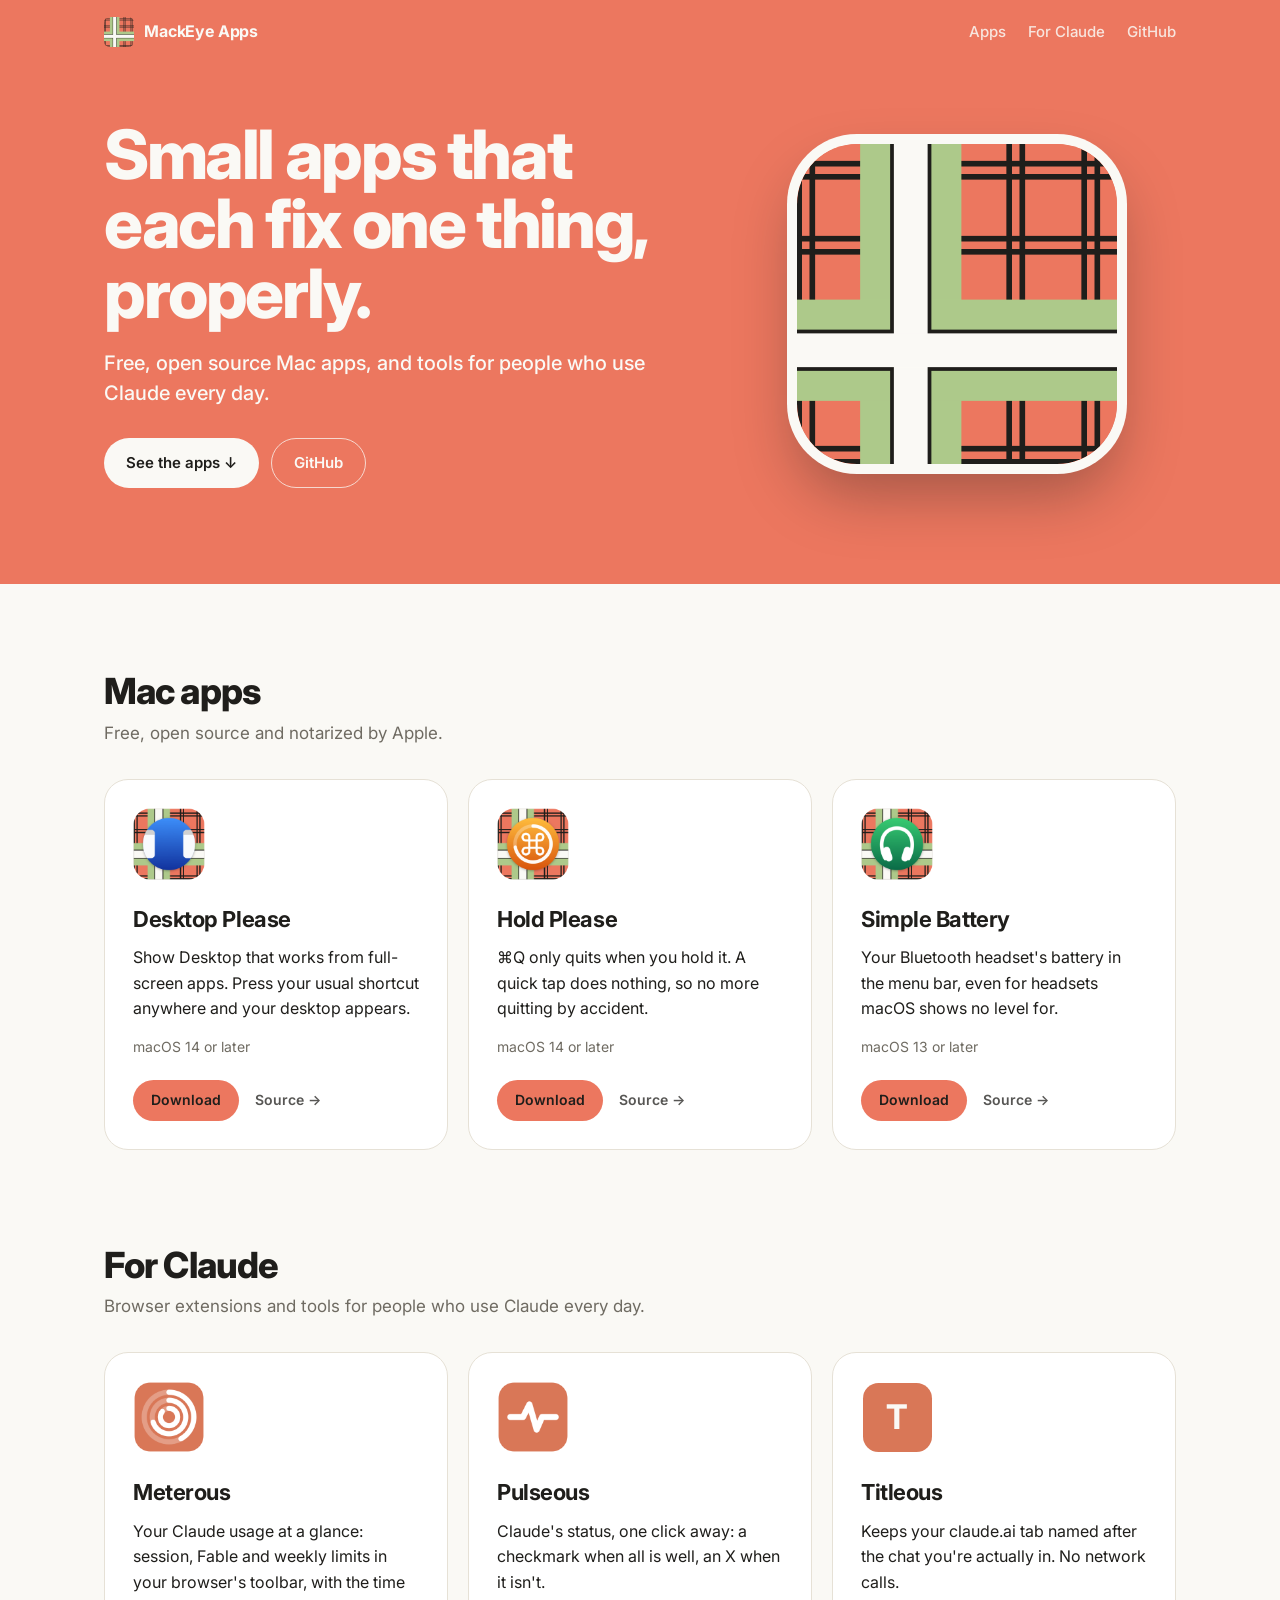
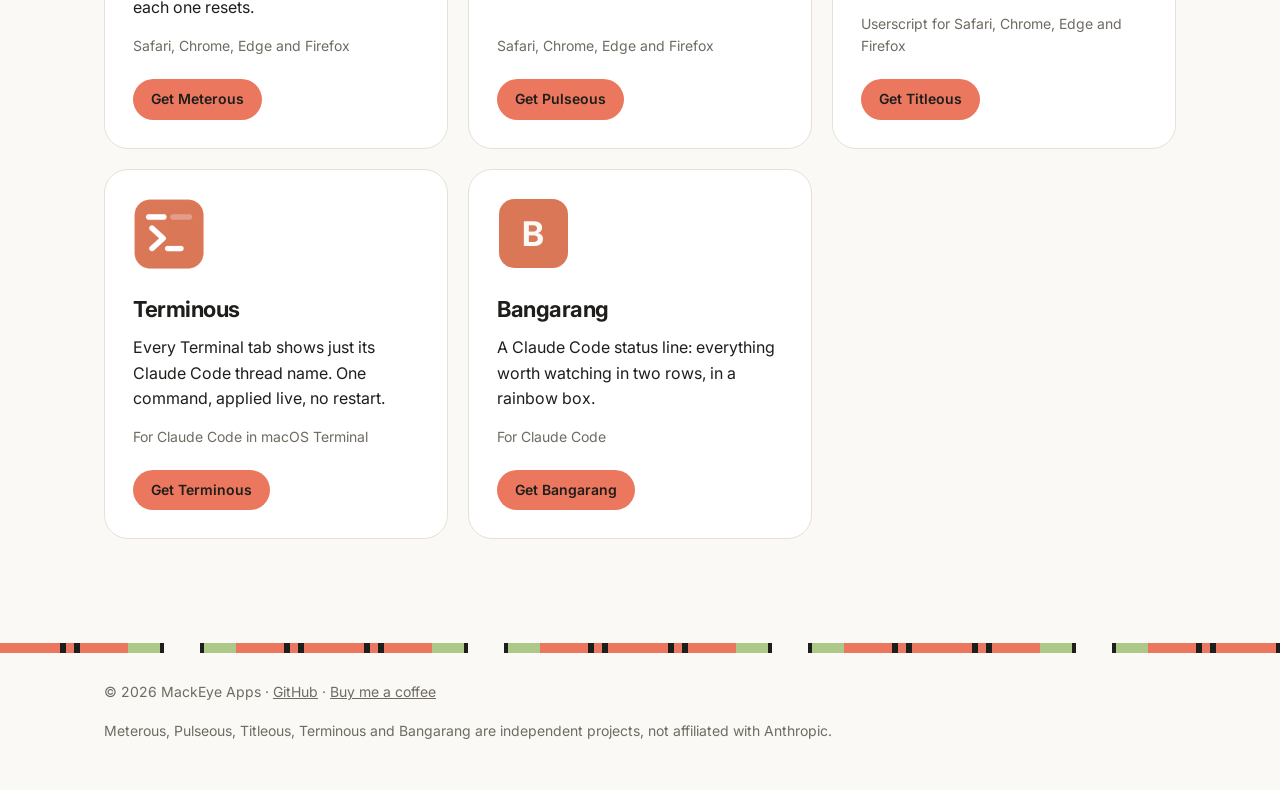
==== index.html @ c9de72d0 "The MackEye Apps site, served at mackeye.app Plain HTML and CSS: a coral hero with the tartan logo, " ====
<!doctype html>
<html lang="en">
<head>
<meta charset="utf-8">
<meta name="viewport" content="width=device-width, initial-scale=1">
<title>MackEye Apps</title>
<meta name="description" content="Small apps that each fix one thing, properly: Mac apps and tools for Claude by MackEye Apps.">
<meta name="theme-color" content="#ec775f">
<link rel="icon" href="assets/logo.svg" type="image/svg+xml">
<link rel="apple-touch-icon" href="assets/apple-touch-icon.png">
<link rel="preconnect" href="https://fonts.googleapis.com">
<link rel="preconnect" href="https://fonts.gstatic.com" crossorigin>
<link href="https://fonts.googleapis.com/css2?family=Inter:wght@400;500;600;700;800&display=swap" rel="stylesheet">
<style>
  /* The MackEye palette: the tartan's coral and pistachio with Meterous's black
     and white, and Meterous's own dark mode, so the brand matches the apps. The
     modern layout ("A. Clean", 2026-09-26) replaced the classic plaque-and-Garamond
     page, which is kept in brand/archive/site-classic/. */
  :root {
    --coral: #ec775f; --green: #adc98a; --black: #1f1e1b; --white: #faf9f5;
    --clay: #d97757;  /* Meterous's icon tile */
    --paper: #faf9f5; --card: #ffffff; --ink: #1f1e1b; --soft: #6f6b62; --rule: #e6e1d6;
  }
  @media (prefers-color-scheme: dark) {
    :root { --paper: #262624; --card: #2f2e2b; --ink: #f0eee6; --soft: #a6a39a; --rule: #3f3d39; }
  }
  * { box-sizing: border-box; }
  html { scroll-behavior: smooth; }
  body { margin: 0; background: var(--paper); color: var(--ink); font: 16px/1.6 "Inter", -apple-system, sans-serif;
         -webkit-font-smoothing: antialiased; }
  a { color: inherit; }
  .wrap { max-width: 1120px; margin: 0 auto; padding: 0 24px; }

  /* The header and hero sit on the coral, in white. */
  /* The 1px coral shadow covers the seam where the header meets the hero: that edge can land
     mid-pixel, and the page behind would show through as a dark hairline. */
  .top { position: sticky; top: 0; z-index: 5; background: var(--coral); color: var(--white);
         box-shadow: 0 1px 0 var(--coral); }
  .top .wrap { display: flex; align-items: center; justify-content: space-between; height: 64px; }
  .brand { display: flex; align-items: center; gap: 10px; font-weight: 700; letter-spacing: -0.01em; text-decoration: none; }
  .brand img { width: 30px; height: 30px; }
  nav { display: flex; gap: 22px; font-size: 15px; font-weight: 500; }
  nav a { text-decoration: none; opacity: .85; } nav a:hover { opacity: 1; }
  .hero { background: var(--coral); color: var(--white); }
  .hero .wrap { display: grid; grid-template-columns: 1.15fr .85fr; align-items: center; gap: 40px;
                padding-top: 56px; padding-bottom: 96px; }
  h1 { font-size: clamp(40px, 6vw, 68px); line-height: 1.02; letter-spacing: -0.035em; font-weight: 800; margin: 0 0 20px; }
  .lede { font-size: 20px; line-height: 1.5; font-weight: 500; margin: 0 0 30px; max-width: 30em; }
  .cta { display: flex; gap: 12px; flex-wrap: wrap; }
  .pill { display: inline-flex; align-items: center; gap: 8px; padding: 12px 22px; border-radius: 999px; font-weight: 600;
          font-size: 15px; text-decoration: none; transition: transform .15s ease; }
  .pill:hover { transform: translateY(-1px); }
  .pill.light { background: var(--white); color: var(--black); }
  .pill.ghost { border: 1.5px solid rgba(250, 249, 245, .75); }
  /* Small buttons keep dark text: white on coral is hard to read at this size. */
  .pill.coral { background: var(--coral); color: var(--black); padding: 9px 18px; font-size: 14px; }
  .art { display: grid; place-items: center; }
  .sticker { width: min(320px, 70vw); border-radius: 18.75%;
             box-shadow: 0 0 0 10px var(--white), 0 30px 60px rgba(31, 30, 27, .35); }

  section { padding: 88px 0 8px; }
  .head h2 { font-size: 36px; letter-spacing: -0.025em; line-height: 1.1; margin: 0 0 8px; font-weight: 800; }
  .head p { color: var(--soft); margin: 0 0 32px; font-size: 17px; }
  .cards { display: grid; gap: 20px; grid-template-columns: repeat(3, 1fr); }
  .card { background: var(--card); border: 1px solid var(--rule); border-radius: 24px; padding: 28px; display: flex;
          flex-direction: column; transition: transform .2s ease, box-shadow .2s ease; }
  .card:hover { transform: translateY(-4px); box-shadow: 0 18px 40px rgba(31, 30, 27, .14); }
  /* The icons' art sits 7.5px inside their 84px box, so they're nudged out to line up with the text. */
  .mark { width: 84px; height: 84px; margin: -6px 0 16px -6px; }
  /* Letter tiles for the tools without an icon, drawn as Meterous's tile at this size. */
  .letter { width: 69px; height: 69px; margin: 1.5px 0 23.5px 1.5px; border-radius: 15.5px; background: var(--clay);
            color: var(--white); display: grid; place-items: center; font-weight: 700; font-size: 34px; }
  .card h3 { font-size: 22px; letter-spacing: -0.02em; margin: 0 0 8px; font-weight: 700; }
  .card p { margin: 0 0 14px; }
  .meta { color: var(--soft); font-size: 14px; margin-top: auto !important; }
  .actions { display: flex; align-items: center; gap: 16px; margin-top: 8px; }
  .text-link { font-weight: 600; font-size: 14px; text-decoration: none; opacity: .75; } .text-link:hover { opacity: 1; }

  footer { margin-top: 96px; color: var(--soft); font-size: 14px; }
  .band { height: 10px; background: url("assets/tartan.png") 0 0 / 304px 304px repeat; }
  footer .wrap { display: flex; justify-content: space-between; gap: 16px; flex-wrap: wrap; padding-top: 28px; padding-bottom: 48px; }
  @media (max-width: 900px) { .cards { grid-template-columns: 1fr 1fr; } }
  @media (max-width: 720px) {
    nav { display: none; }
    .hero .wrap { grid-template-columns: 1fr; padding-top: 32px; padding-bottom: 64px; }
    .art { order: -1; justify-items: start; } .sticker { width: 150px; }
    .cards { grid-template-columns: 1fr; }
  }
</style>
</head>
<body>
<header class="top"><div class="wrap">
  <a class="brand" href="#"><img src="assets/logo.svg" alt="">MackEye Apps</a>
  <nav><a href="#mac">Apps</a><a href="#claude">For Claude</a><a href="https://github.com/AdamMackey">GitHub</a></nav>
</div></header>

<div class="hero"><div class="wrap">
  <div>
    <h1>Small apps that each fix one thing, properly.</h1>
    <p class="lede">Free, open source Mac apps, and tools for people who use Claude every day.</p>
    <div class="cta">
      <a class="pill light" href="#mac">See the apps ↓</a>
      <a class="pill ghost" href="https://github.com/AdamMackey">GitHub</a>
    </div>
  </div>
  <div class="art"><img class="sticker" src="assets/logo.svg" width="320" height="320"
       alt="The MackEye Apps logo: coral tartan crossed by white-striped green bands"></div>
</div></div>

<main class="wrap">
  <section id="mac" aria-labelledby="mac-title">
    <div class="head"><h2 id="mac-title">Mac apps</h2><p>Free, open source and notarized by Apple.</p></div>
    <div class="cards">
      <article class="card">
        <img class="mark" src="assets/icons/desktop-please.png" alt="" width="84" height="84">
        <h3>Desktop Please</h3>
        <p>Show Desktop that works from full-screen apps. Press your usual shortcut anywhere and your desktop appears.</p>
        <p class="meta">macOS 14 or later</p>
        <div class="actions">
          <a class="pill coral" href="https://github.com/AdamMackey/desktop-please/releases/latest">Download</a>
          <a class="text-link" href="https://github.com/AdamMackey/desktop-please">Source →</a>
        </div>
      </article>
      <article class="card">
        <img class="mark" src="assets/icons/hold-please.png" alt="" width="84" height="84">
        <h3>Hold Please</h3>
        <p>⌘Q only quits when you hold it. A quick tap does nothing, so no more quitting by accident.</p>
        <p class="meta">macOS 14 or later</p>
        <div class="actions">
          <a class="pill coral" href="https://github.com/AdamMackey/hold-please/releases/latest">Download</a>
          <a class="text-link" href="https://github.com/AdamMackey/hold-please">Source →</a>
        </div>
      </article>
      <article class="card">
        <img class="mark" src="assets/icons/simple-battery.png" alt="" width="84" height="84">
        <h3>Simple Battery</h3>
        <p>Your Bluetooth headset's battery in the menu bar, even for headsets macOS shows no level for.</p>
        <p class="meta">macOS 13 or later</p>
        <div class="actions">
          <a class="pill coral" href="https://github.com/AdamMackey/simple-battery/releases/latest">Download</a>
          <a class="text-link" href="https://github.com/AdamMackey/simple-battery">Source →</a>
        </div>
      </article>
    </div>
  </section>

  <section id="claude" aria-labelledby="claude-title">
    <div class="head"><h2 id="claude-title">For Claude</h2><p>Browser extensions and tools for people who use Claude every day.</p></div>
    <div class="cards">
      <article class="card">
        <img class="mark" src="assets/icons/meterous.png" alt="" width="84" height="84">
        <h3>Meterous</h3>
        <p>Your Claude usage at a glance: session, Fable and weekly limits in your browser's toolbar, with the time each one resets.</p>
        <p class="meta">Safari, Chrome, Edge and Firefox</p>
        <div class="actions"><a class="pill coral" href="https://meterous.app">Get Meterous</a></div>
      </article>
      <article class="card">
        <img class="mark" src="assets/icons/pulseous.png" alt="" width="84" height="84">
        <h3>Pulseous</h3>
        <p>Claude's status, one click away: a checkmark when all is well, an X when it isn't.</p>
        <p class="meta">Safari, Chrome, Edge and Firefox</p>
        <div class="actions"><a class="pill coral" href="https://pulseous.app">Get Pulseous</a></div>
      </article>
      <article class="card">
        <div class="letter" aria-hidden="true">T</div>
        <h3>Titleous</h3>
        <p>Keeps your claude.ai tab named after the chat you're actually in. No network calls.</p>
        <p class="meta">Userscript for Safari, Chrome, Edge and Firefox</p>
        <div class="actions"><a class="pill coral" href="https://github.com/AdamMackey/titleous">Get Titleous</a></div>
      </article>
      <article class="card">
        <img class="mark" src="assets/icons/terminous.png" alt="" width="84" height="84">
        <h3>Terminous</h3>
        <p>Every Terminal tab shows just its Claude Code thread name. One command, applied live, no restart.</p>
        <p class="meta">For Claude Code in macOS Terminal</p>
        <div class="actions"><a class="pill coral" href="https://github.com/AdamMackey/terminous">Get Terminous</a></div>
      </article>
      <article class="card">
        <div class="letter" aria-hidden="true">B</div>
        <h3>Bangarang</h3>
        <p>A Claude Code status line: everything worth watching in two rows, in a rainbow box.</p>
        <p class="meta">For Claude Code</p>
        <div class="actions"><a class="pill coral" href="https://github.com/AdamMackey/bangarang">Get Bangarang</a></div>
      </article>
    </div>
  </section>
</main>

<footer>
  <div class="band" role="presentation"></div>
  <div class="wrap">
    <span>© 2026 MackEye Apps · <a href="https://github.com/AdamMackey">GitHub</a> · <a href="https://buymeacoffee.com/adammackey">Buy me a coffee</a></span>
    <span>Meterous, Pulseous, Titleous, Terminous and Bangarang are independent projects, not affiliated with Anthropic.</span>
  </div>
</footer>
</body>
</html>
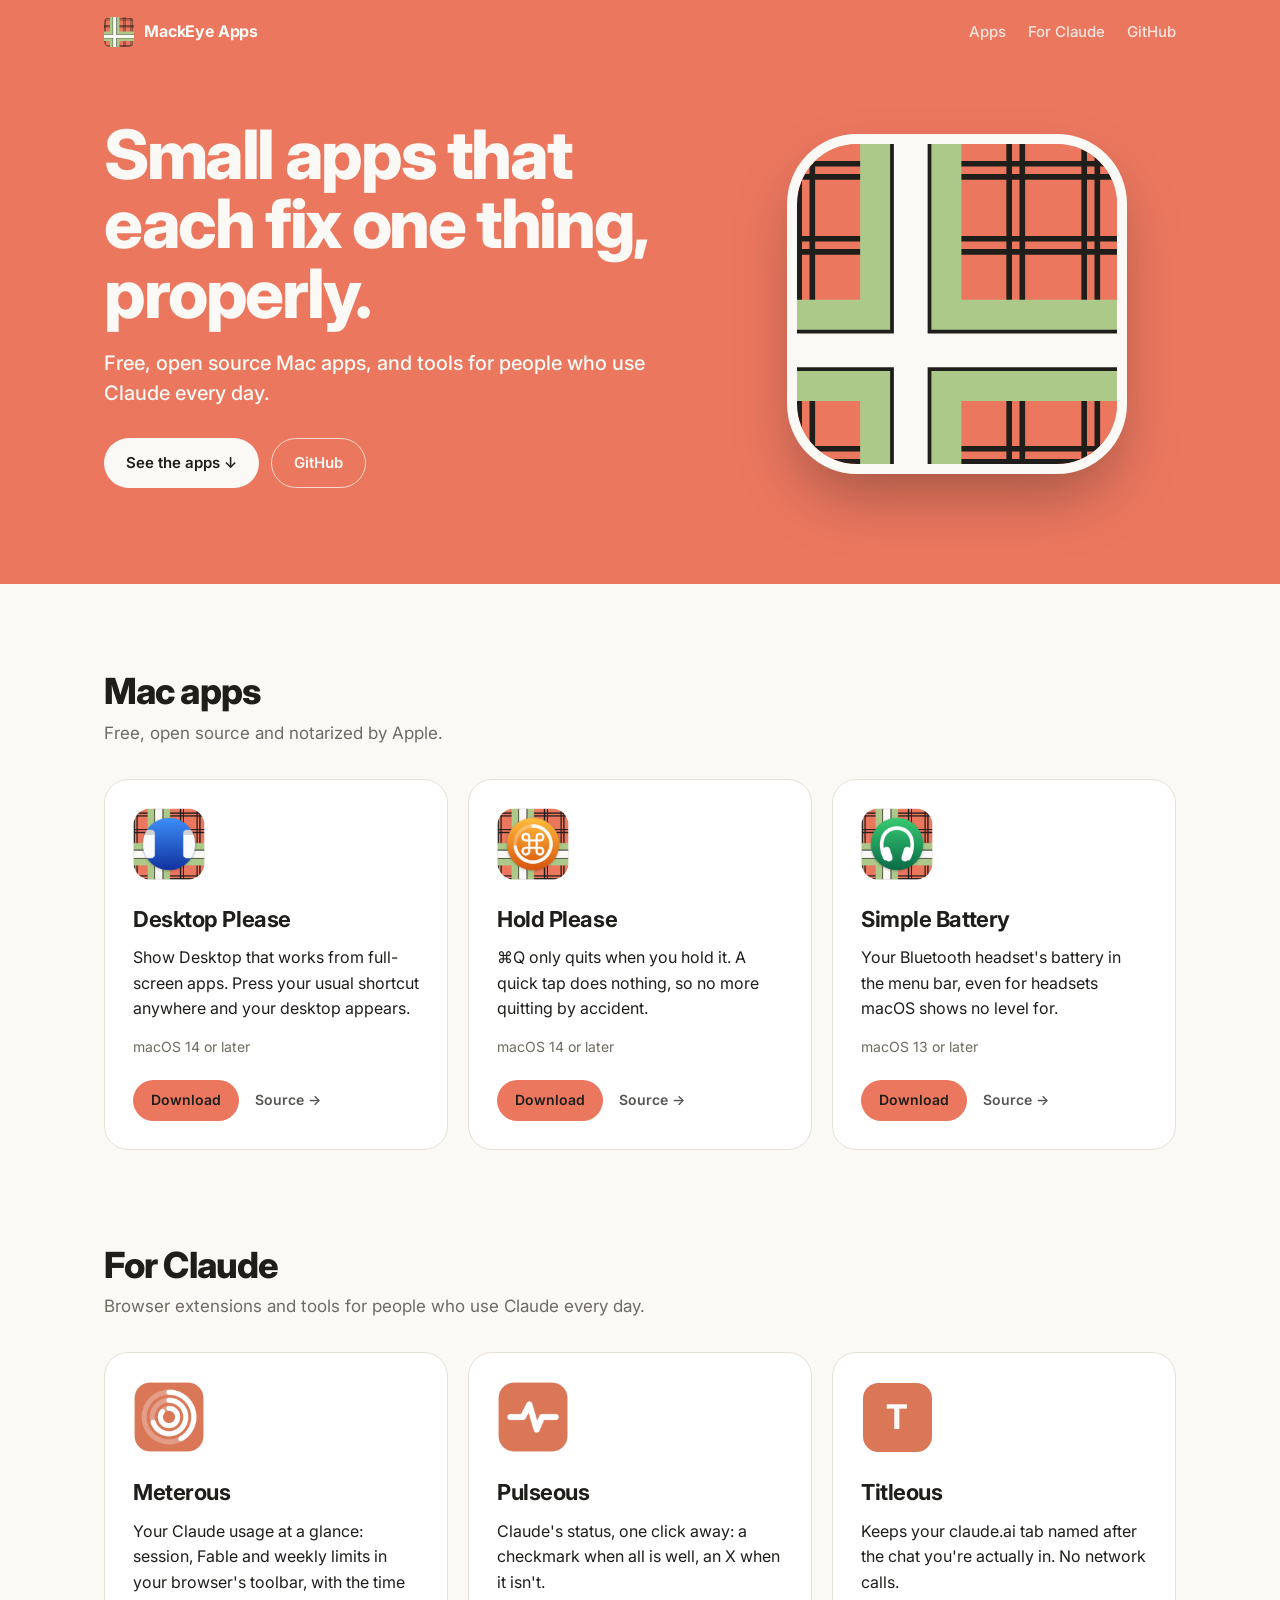
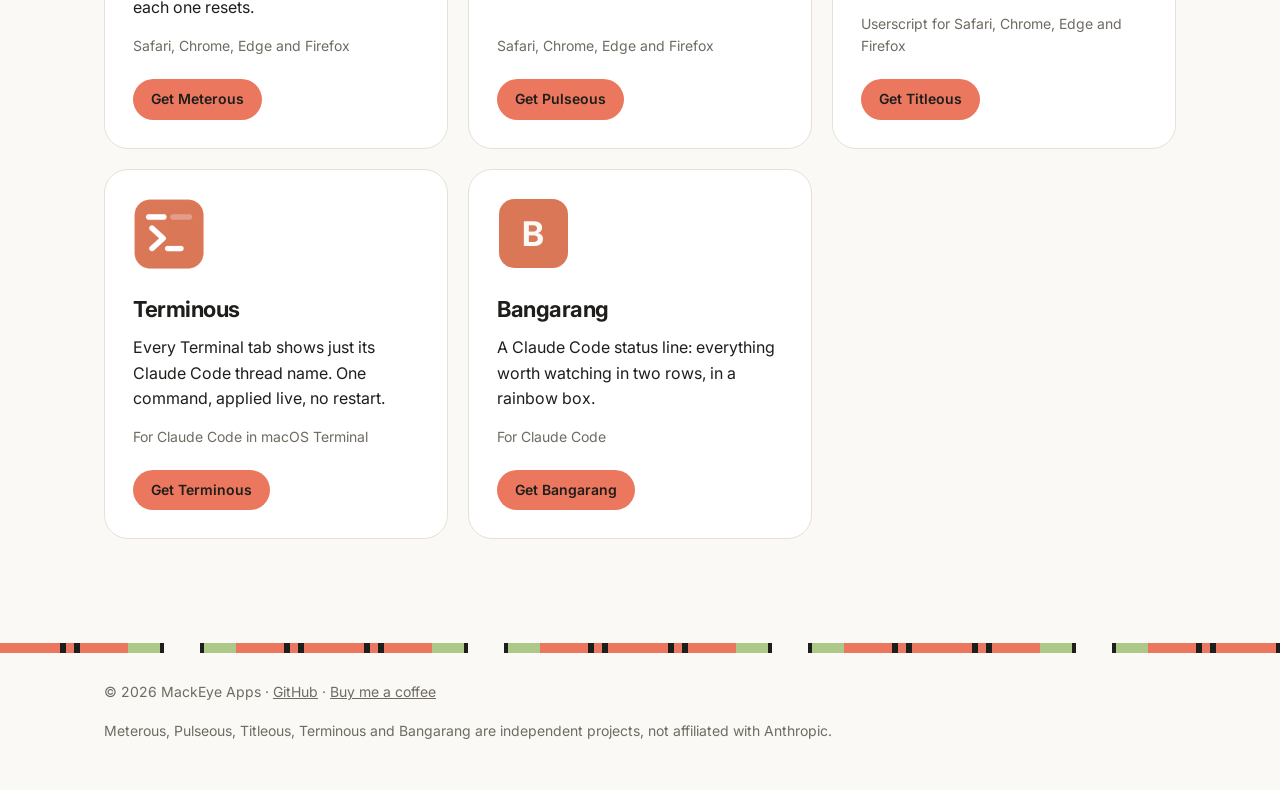
==== commit e4faf282: "Search files: robots.txt, sitemap, canonical link and site name As on pulseous.app and meterous.app." ====
--- a/index.html
+++ b/index.html
@@ -3,8 +3,16 @@
 <head>
 <meta charset="utf-8">
 <meta name="viewport" content="width=device-width, initial-scale=1">
-<title>MackEye Apps</title>
+<title>MackEye Apps – small apps that each fix one thing</title>
 <meta name="description" content="Small apps that each fix one thing, properly: Mac apps and tools for Claude by MackEye Apps.">
+<link rel="canonical" href="https://mackeye.app/">
+<meta property="og:type" content="website">
+<meta property="og:site_name" content="MackEye Apps">
+<meta property="og:title" content="MackEye Apps – small apps that each fix one thing">
+<meta property="og:description" content="Small apps that each fix one thing, properly: Mac apps and tools for Claude by MackEye Apps.">
+<meta property="og:url" content="https://mackeye.app/">
+<!-- Tells Google the site's name, so results can say "MackEye Apps" instead of the domain. -->
+<script type="application/ld+json">{"@context": "https://schema.org", "@type": "WebSite", "name": "MackEye Apps", "url": "https://mackeye.app/"}</script>
 <meta name="theme-color" content="#ec775f">
 <link rel="icon" href="assets/logo.svg" type="image/svg+xml">
 <link rel="apple-touch-icon" href="assets/apple-touch-icon.png">
@@ -55,7 +63,9 @@
   /* Small buttons keep dark text: white on coral is hard to read at this size. */
   .pill.coral { background: var(--coral); color: var(--black); padding: 9px 18px; font-size: 14px; }
   .art { display: grid; place-items: center; }
-  .sticker { width: min(320px, 70vw); border-radius: 18.75%;
+  /* height: auto keeps it square wherever CSS sets the width: without it the img's height="320"
+     attribute wins, and at phone width it stretched into a 150×320 pill (Clauder's check, 2026-09-27). */
+  .sticker { width: min(320px, 70vw); height: auto; border-radius: 18.75%;
              box-shadow: 0 0 0 10px var(--white), 0 30px 60px rgba(31, 30, 27, .35); }
 
   section { padding: 88px 0 8px; }
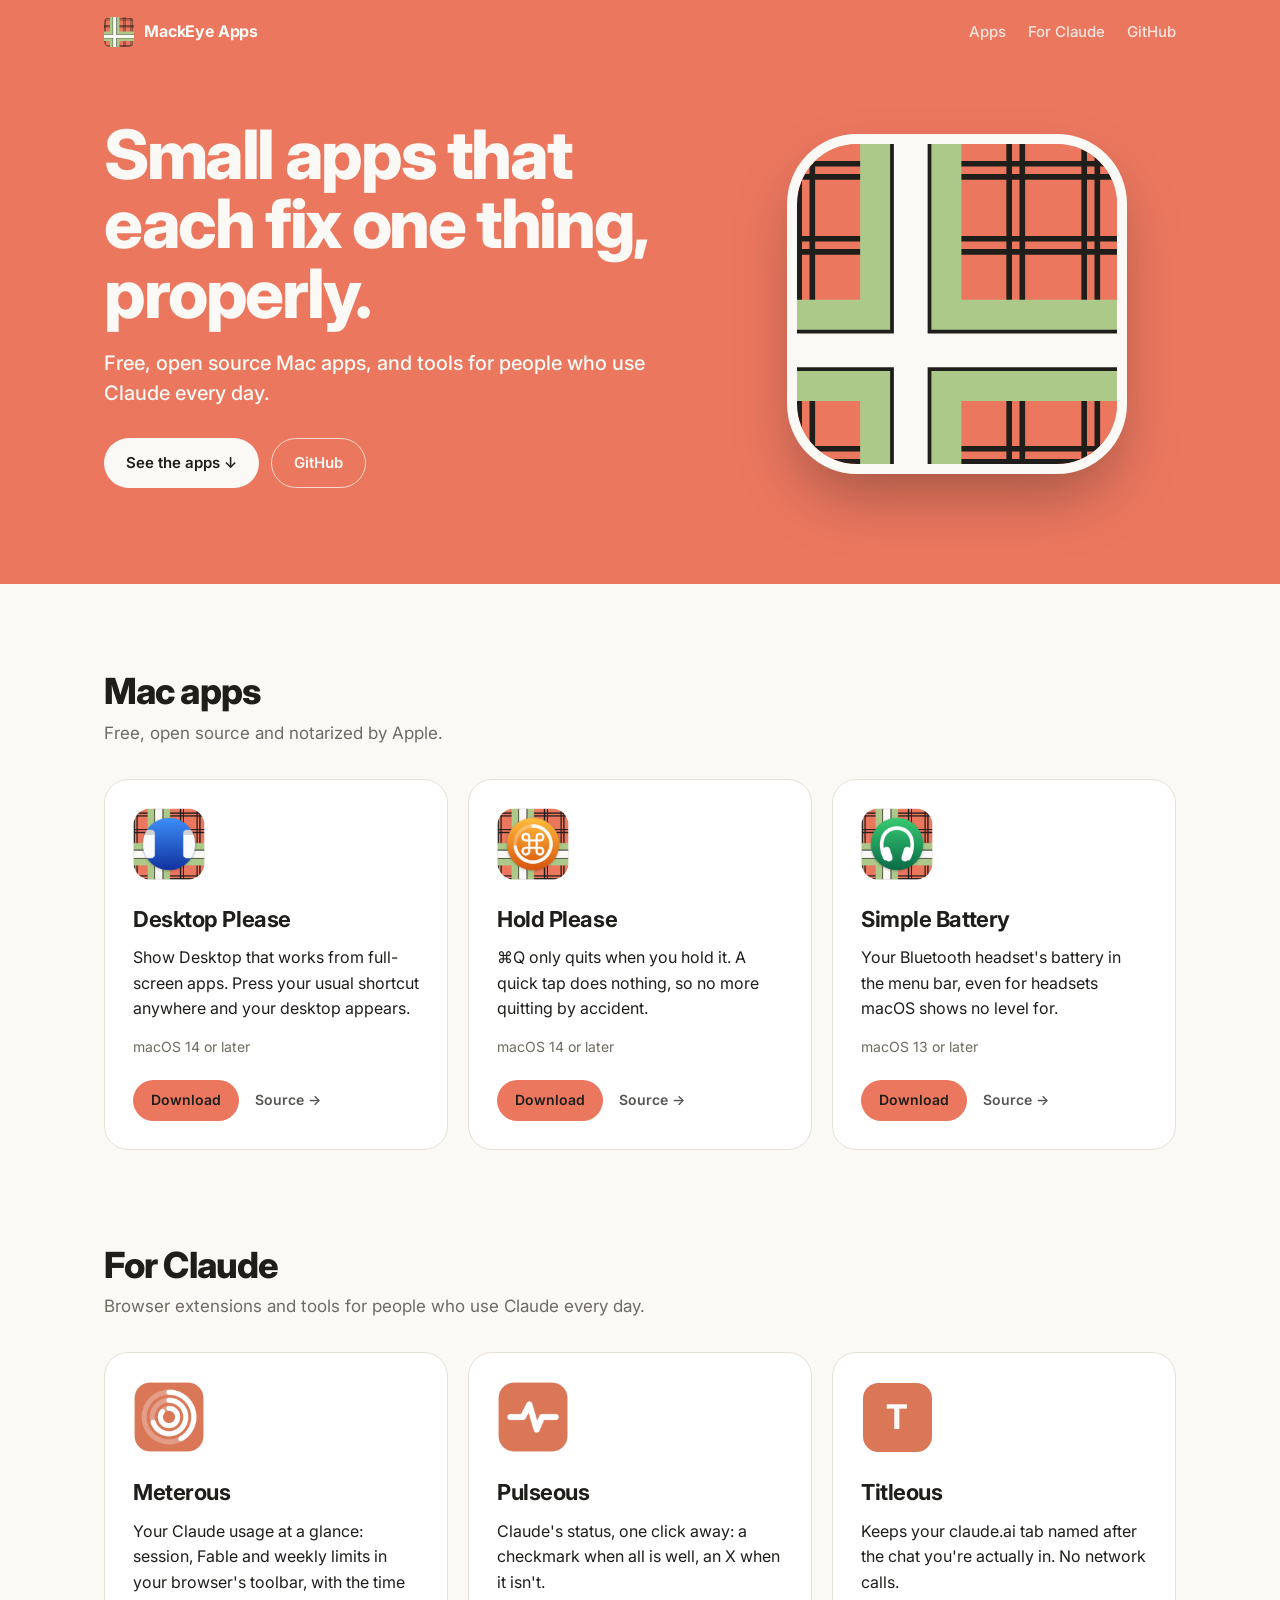
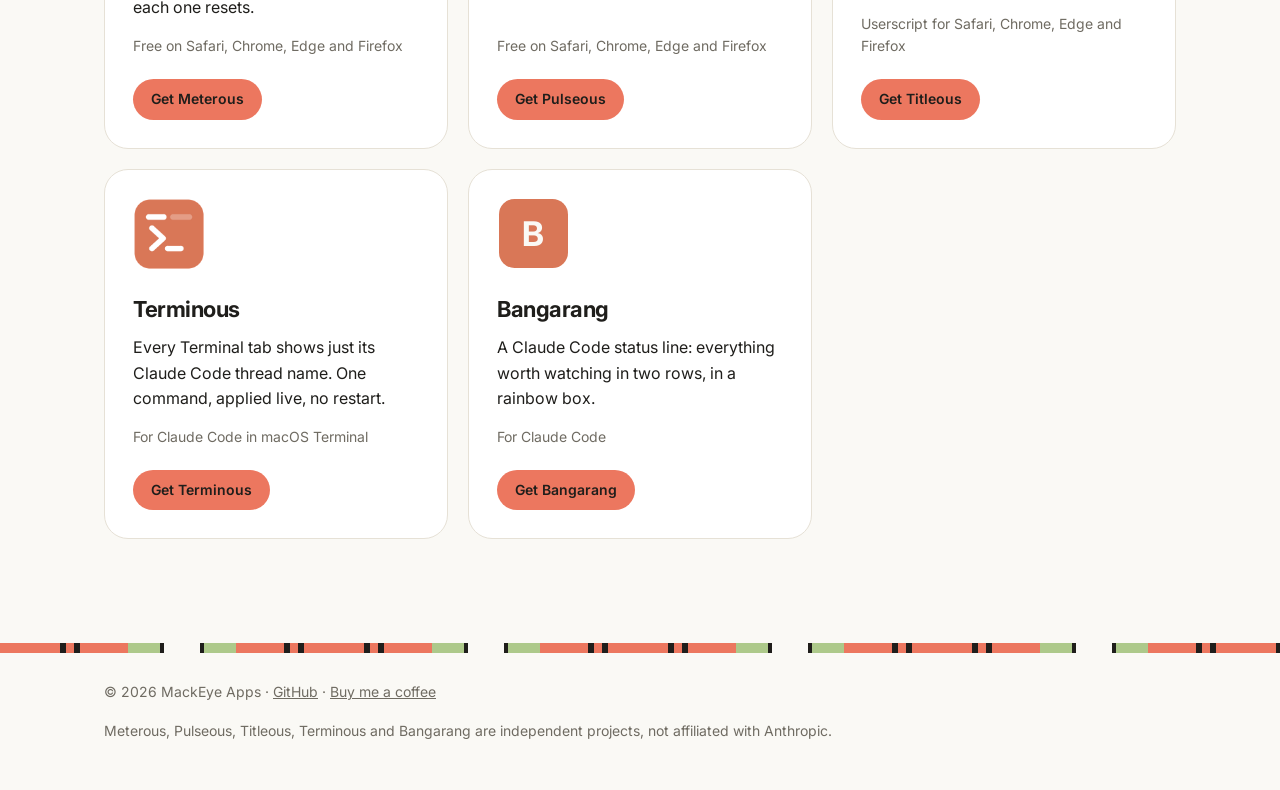
==== commit f479e6b2: "Meterous and Pulseous are free everywhere now Both Mac App Store editions went free (the store shows" ====
--- a/index.html
+++ b/index.html
@@ -161,14 +161,14 @@
         <img class="mark" src="assets/icons/meterous.png" alt="" width="84" height="84">
         <h3>Meterous</h3>
         <p>Your Claude usage at a glance: session, Fable and weekly limits in your browser's toolbar, with the time each one resets.</p>
-        <p class="meta">Safari, Chrome, Edge and Firefox</p>
+        <p class="meta">Free on Safari, Chrome, Edge and Firefox</p>
         <div class="actions"><a class="pill coral" href="https://meterous.app">Get Meterous</a></div>
       </article>
       <article class="card">
         <img class="mark" src="assets/icons/pulseous.png" alt="" width="84" height="84">
         <h3>Pulseous</h3>
         <p>Claude's status, one click away: a checkmark when all is well, an X when it isn't.</p>
-        <p class="meta">Safari, Chrome, Edge and Firefox</p>
+        <p class="meta">Free on Safari, Chrome, Edge and Firefox</p>
         <div class="actions"><a class="pill coral" href="https://pulseous.app">Get Pulseous</a></div>
       </article>
       <article class="card">
